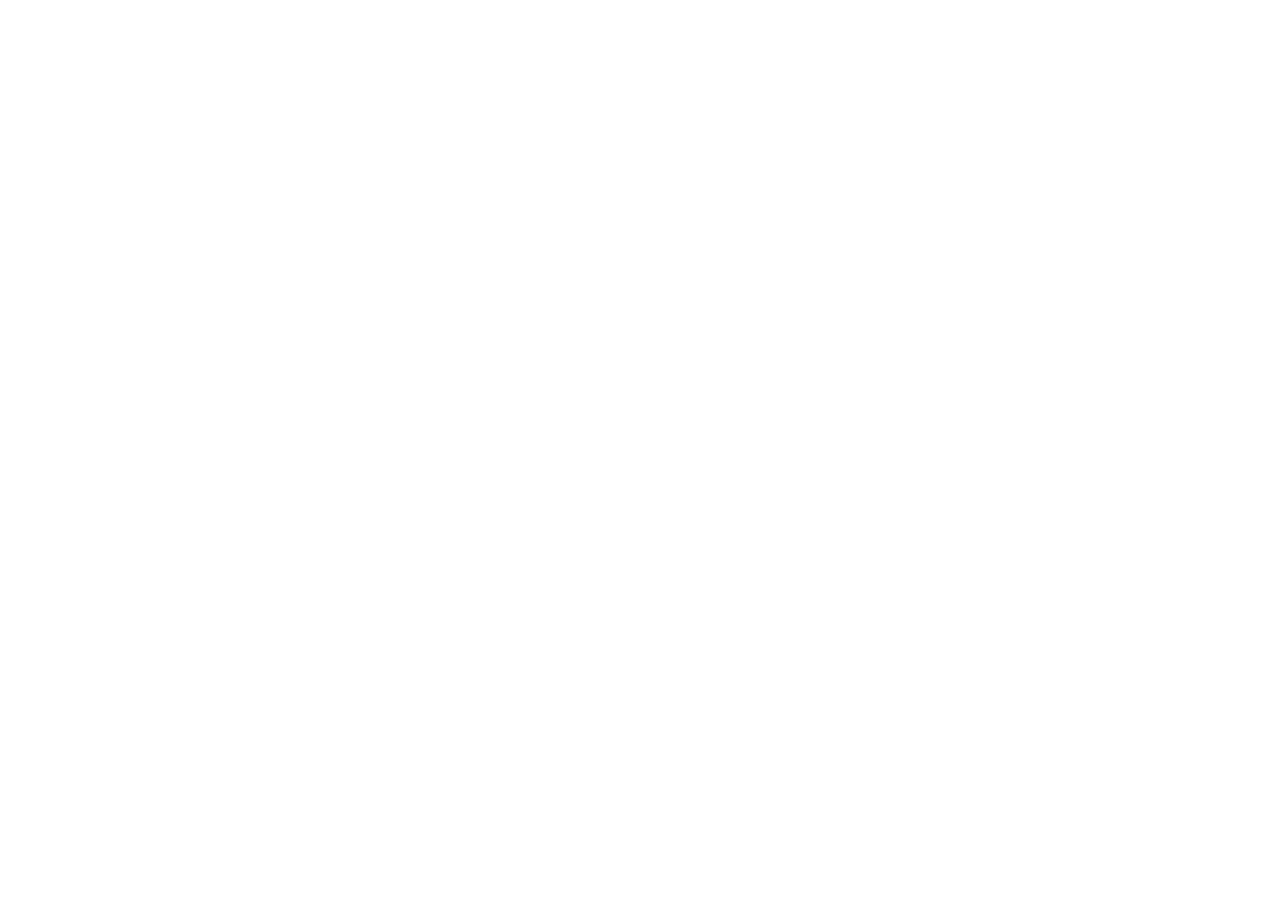
==== react-app/index.html @ 5125fbe8 "react init" ====
<!DOCTYPE html>
<html>
<head>
<meta charset="utf-8">
<meta name="viewport" content="width=device-width, user-scalable=no, initial-scale=1.0, maximum-scale=1.0, minimum-scale=1.0">
<meta http-equiv="X-UA-Compatible" content="ie=edge">
<title>Ant Design Pro</title>
<link rel="stylesheet" href="/_52f33c87.7ab4e794.css">
<script async src="\scripts\loading.js"></script>
<script src="/_b3106302.384819a2.async.js"></script>
<script src="/_b5b880c5.a6badb80.async.js"></script>
<script src="/node_modules_1cbc1412.7f06a634.async.js"></script>
<script src="/node_modules_6e195606.b94cb1e4.async.js"></script>
<script src="/_8a732caf.f9a6d6d0.async.js"></script>
<script src="/node_modules_251a0bdd.ae03f074.async.js"></script>
<script src="/node_modules_8c318956.ee3c4a3d.async.js"></script>
</head>
<body>
<div id="root"></div>
<script src="/umi.aba74030.js"></script>
</body>
</html>
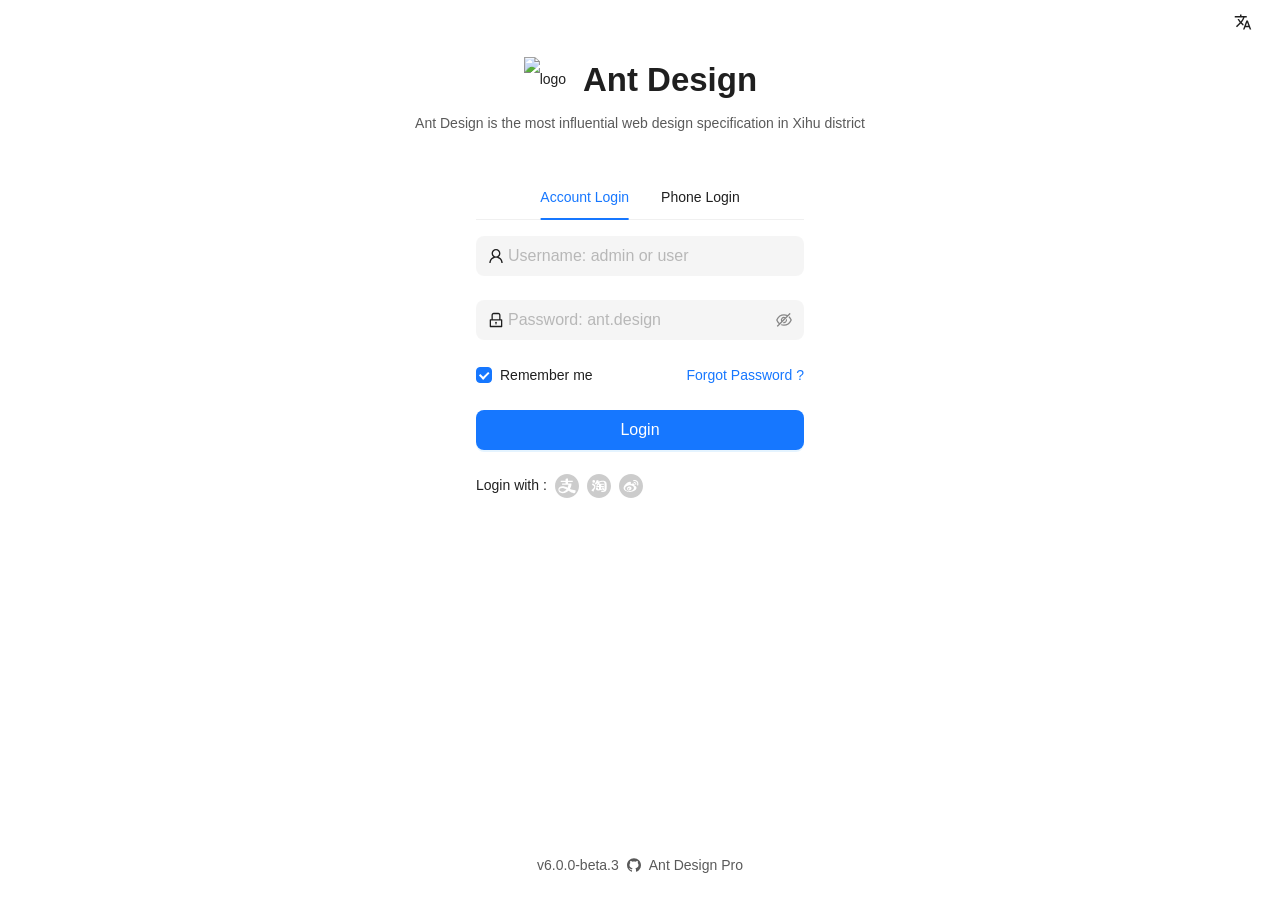
==== commit 83cc32aa: "react init" ====
--- a/react-app/index.html
+++ b/react-app/index.html
@@ -5,18 +5,18 @@
 <meta name="viewport" content="width=device-width, user-scalable=no, initial-scale=1.0, maximum-scale=1.0, minimum-scale=1.0">
 <meta http-equiv="X-UA-Compatible" content="ie=edge">
 <title>Ant Design Pro</title>
-<link rel="stylesheet" href="/_52f33c87.7ab4e794.css">
-<script async src="\scripts\loading.js"></script>
-<script src="/_b3106302.384819a2.async.js"></script>
-<script src="/_b5b880c5.a6badb80.async.js"></script>
-<script src="/node_modules_1cbc1412.7f06a634.async.js"></script>
-<script src="/node_modules_6e195606.b94cb1e4.async.js"></script>
-<script src="/_8a732caf.f9a6d6d0.async.js"></script>
-<script src="/node_modules_251a0bdd.ae03f074.async.js"></script>
-<script src="/node_modules_8c318956.ee3c4a3d.async.js"></script>
+<link rel="stylesheet" href="/react-app/_52f33c87.7ab4e794.css">
+<script async src="\react-app\scripts\loading.js"></script>
+<script src="/react-app/_b3106302.384819a2.async.js"></script>
+<script src="/react-app/_b5b880c5.c83e0e7f.async.js"></script>
+<script src="/react-app/node_modules_1cbc1412.7f06a634.async.js"></script>
+<script src="/react-app/node_modules_6e195606.b94cb1e4.async.js"></script>
+<script src="/react-app/_8a732caf.f9a6d6d0.async.js"></script>
+<script src="/react-app/node_modules_251a0bdd.ae03f074.async.js"></script>
+<script src="/react-app/node_modules_8c318956.ee3c4a3d.async.js"></script>
 </head>
 <body>
 <div id="root"></div>
-<script src="/umi.aba74030.js"></script>
+<script src="/react-app/umi.e7edd0cf.js"></script>
 </body>
 </html>
--- a/react-app/_52f33c87.7ab4e794.css
+++ b/react-app/_52f33c87.7ab4e794.css
@@ -0,0 +1,3 @@
+@source "./src/**/*.tsx";
+@font-face{font-family:AlibabaSans;font-style:normal;font-weight:300;font-display:swap;src:url(//mdn.alipayobjects.com/huamei_iwk9zp/afts/file/A*1GSgSYDD_aIAAAAAQsAAAAgAegCCAQ/AlibabaSans-Light.woff2)format("woff2")}@font-face{font-family:AlibabaSans;font-style:normal;font-weight:400;font-display:swap;src:url(//mdn.alipayobjects.com/huamei_iwk9zp/afts/file/A*2zEUQqnPNesAAAAAQtAAAAgAegCCAQ/AlibabaSans-Regular.woff2)format("woff2")}@font-face{font-family:AlibabaSans;font-style:normal;font-weight:500;font-display:swap;src:url(//mdn.alipayobjects.com/huamei_iwk9zp/afts/file/A*E_cxRbMlZqUAAAAAQuAAAAgAegCCAQ/AlibabaSans-Medium.woff2)format("woff2")}@font-face{font-family:AlibabaSans;font-style:normal;font-weight:600;font-display:swap;src:url(//mdn.alipayobjects.com/huamei_iwk9zp/afts/file/A*E_cxRbMlZqUAAAAAQuAAAAgAegCCAQ/AlibabaSans-Bold.woff2)format("woff2")}@font-face{font-family:AlibabaSans;font-style:normal;font-weight:700;font-display:swap;src:url(//mdn.alipayobjects.com/huamei_iwk9zp/afts/file/A*E_cxRbMlZqUAAAAAQuAAAAgAegCCAQ/AlibabaSans-Heavy.woff2)format("woff2")}html,body,#root{height:100%;margin:0;padding:0;font-family:AlibabaSans,-apple-system,BlinkMacSystemFont,Segoe UI,Roboto,Helvetica Neue,Arial,Noto Sans,sans-serif,Apple Color Emoji,Segoe UI Emoji,Segoe UI Symbol,Noto Color Emoji}.colorWeak{filter:invert(80%)}.ant-layout{min-height:100vh}.ant-pro-sider.ant-layout-sider.ant-pro-sider-fixed{left:unset}canvas{display:block}ul,ol{list-style:none}@media (max-width:768px){.ant-table{width:100%;overflow-x:auto}.ant-table-thead>tr>th,.ant-table-tbody>tr>th,.ant-table-thead>tr>td,.ant-table-tbody>tr>td{white-space:pre}.ant-table-thead>tr>th>span,.ant-table-tbody>tr>th>span,.ant-table-thead>tr>td>span,.ant-table-tbody>tr>td>span{display:block}}
+html,body{width:100%;height:100%}input::-ms-clear{display:none}input::-ms-reveal{display:none}*,*:before,*:after{box-sizing:border-box}html{-webkit-text-size-adjust:100%;-ms-text-size-adjust:100%;-ms-overflow-style:scrollbar;-webkit-tap-highlight-color:#0000;font-family:sans-serif;line-height:1.15}body{margin:0}[tabindex="-1"]:focus{outline:none}hr{box-sizing:content-box;height:0;overflow:visible}h1,h2,h3,h4,h5,h6{margin-top:0;margin-bottom:.5em;font-weight:500}p{margin-top:0;margin-bottom:1em}abbr[title],abbr[data-original-title]{cursor:help;border-bottom:0;-webkit-text-decoration:underline dotted;text-decoration:underline dotted}address{font-style:normal;line-height:inherit;margin-bottom:1em}input[type=text],input[type=password],input[type=number],textarea{-webkit-appearance:none}ol,ul,dl{margin-top:0;margin-bottom:1em}ol ol,ul ul,ol ul,ul ol{margin-bottom:0}dt{font-weight:500}dd{margin-bottom:.5em;margin-left:0}blockquote{margin:0 0 1em}dfn{font-style:italic}b,strong{font-weight:bolder}small{font-size:80%}sub,sup{vertical-align:baseline;font-size:75%;line-height:0;position:relative}sub{bottom:-.25em}sup{top:-.5em}pre,code,kbd,samp{font-family:SFMono-Regular,Consolas,Liberation Mono,Menlo,Courier,monospace;font-size:1em}pre{margin-top:0;margin-bottom:1em;overflow:auto}figure{margin:0 0 1em}img{vertical-align:middle;border-style:none}a,area,button,[role=button],input:not([type=range]),label,select,summary,textarea{touch-action:manipulation}table{border-collapse:collapse}caption{text-align:left;caption-side:bottom;padding-top:.75em;padding-bottom:.3em}input,button,select,optgroup,textarea{color:inherit;font-size:inherit;font-family:inherit;line-height:inherit;margin:0}button,input{overflow:visible}button,select{text-transform:none}button,html [type=button],[type=reset],[type=submit]{-webkit-appearance:button}button::-moz-focus-inner{border-style:none;padding:0}[type=button]::-moz-focus-inner{border-style:none;padding:0}[type=reset]::-moz-focus-inner{border-style:none;padding:0}[type=submit]::-moz-focus-inner{border-style:none;padding:0}input[type=radio],input[type=checkbox]{box-sizing:border-box;padding:0}input[type=date],input[type=time],input[type=datetime-local],input[type=month]{-webkit-appearance:listbox}textarea{resize:vertical;overflow:auto}fieldset{border:0;min-width:0;margin:0;padding:0}legend{width:100%;max-width:100%;color:inherit;font-size:1.5em;line-height:inherit;white-space:normal;margin-bottom:.5em;padding:0;display:block}progress{vertical-align:baseline}[type=number]::-webkit-inner-spin-button{height:auto}[type=number]::-webkit-outer-spin-button{height:auto}[type=search]{outline-offset:-2px;-webkit-appearance:none}[type=search]::-webkit-search-cancel-button{-webkit-appearance:none}[type=search]::-webkit-search-decoration{-webkit-appearance:none}::-webkit-file-upload-button{font:inherit;-webkit-appearance:button}output{display:inline-block}summary{display:list-item}template{display:none}[hidden]{display:none!important}
